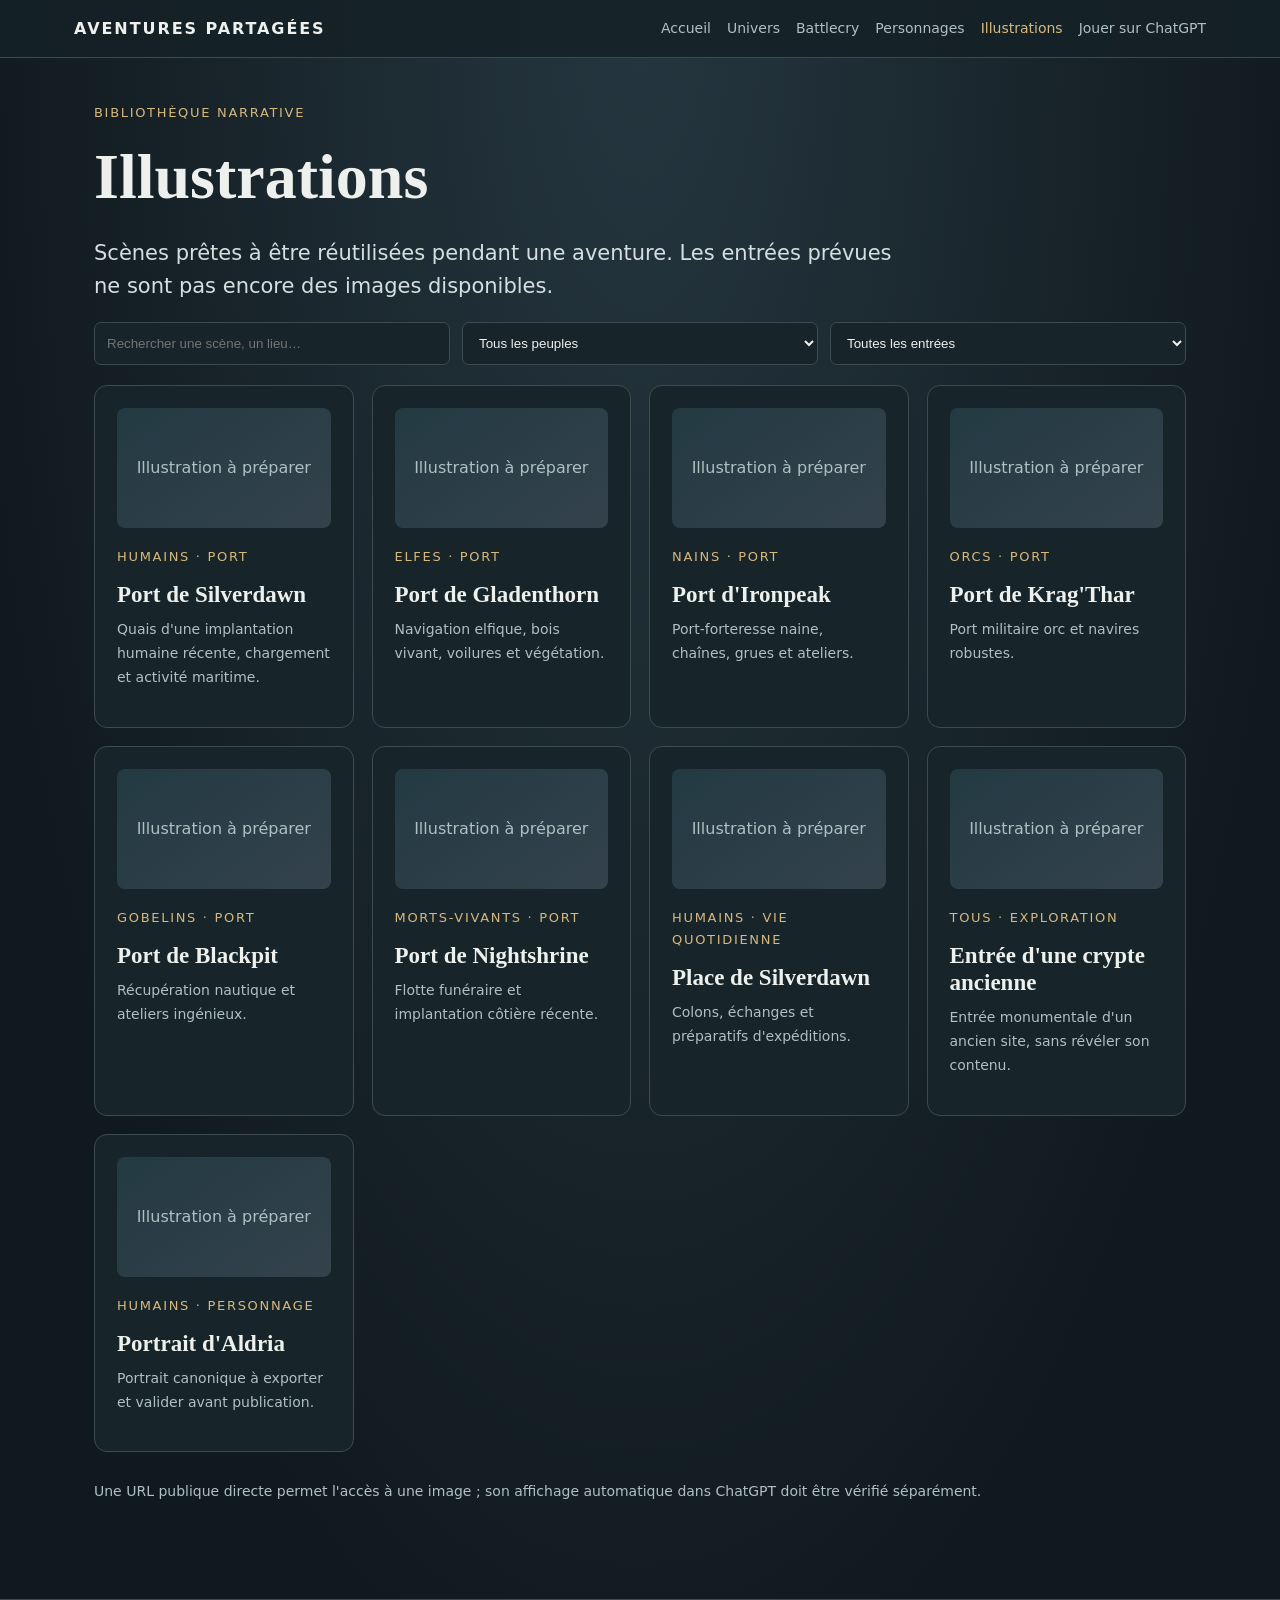
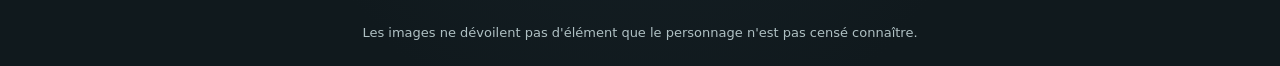
==== gallery.html @ 42dd50c0 "Ajouter portail statique et catalogue d'illustrations publiques" ====
<!doctype html><html lang="fr"><head><meta charset="utf-8"><meta name="viewport" content="width=device-width,initial-scale=1"><title>Galerie — Battlecry</title><link rel="stylesheet" href="assets/css/site.css"></head><body><header><nav><a class="brand" href="./">AVENTURES PARTAGÉES</a><div class="links"><a href="./">Accueil</a><a href="univers.html">Univers</a><a href="lore.html">Battlecry</a><a href="heroes.html">Personnages</a><a href="gallery.html" aria-current="page">Illustrations</a><a href="guide.html">Jouer sur ChatGPT</a></div></nav></header><main><div class="eyebrow">Bibliothèque narrative</div><h1>Illustrations</h1><p class="lead">Scènes prêtes à être réutilisées pendant une aventure. Les entrées prévues ne sont pas encore des images disponibles.</p><div class="toolbar"><input id="search" aria-label="Rechercher une scène" placeholder="Rechercher une scène, un lieu…"><select id="people" aria-label="Peuple"><option value="">Tous les peuples</option></select><select id="status" aria-label="Disponibilité"><option value="">Toutes les entrées</option><option value="ready">Images disponibles</option><option value="planned">À illustrer</option></select></div><div id="gallery" class="grid" aria-live="polite"><div class="empty">Chargement du catalogue…</div></div><p class="small">Une URL publique directe permet l'accès à une image ; son affichage automatique dans ChatGPT doit être vérifié séparément.</p></main><footer>Les images ne dévoilent pas d'élément que le personnage n'est pas censé connaître.</footer><script src="assets/js/gallery.js" defer></script></body></html>
---- assets/css/site.css ----
:root{color-scheme:dark;--bg:#10191d;--paper:#17242a;--paper2:#213039;--text:#edf0ec;--muted:#afc0c3;--accent:#d8b87d;--line:#3c4b50}*{box-sizing:border-box}body{margin:0;background:radial-gradient(ellipse at top,#253640,var(--bg) 680px);color:var(--text);font:16px/1.7 system-ui,-apple-system,Segoe UI,sans-serif}a{color:var(--accent)}header{border-bottom:1px solid var(--line);background:#142126dd}nav{max-width:1180px;margin:auto;padding:15px 24px;display:flex;align-items:center;justify-content:space-between;gap:18px;flex-wrap:wrap}.brand{font-weight:800;letter-spacing:.12em;text-decoration:none;color:var(--text)}.links{display:flex;gap:16px;flex-wrap:wrap;font-size:14px}.links a{text-decoration:none;color:var(--muted)}.links a[aria-current],.links a:hover{color:var(--accent)}main{max-width:1140px;margin:0 auto;padding:44px 24px 80px}h1,h2,h3{font-family:Georgia,serif;font-weight:600;line-height:1.18}h1{font-size:clamp(35px,5vw,65px);margin:15px 0 22px}h2{font-size:clamp(26px,3vw,34px);margin:45px 0 12px}h3{font-size:23px;margin:13px 0 10px}p{margin:8px 0 15px}.eyebrow,.tag,.pill{font-size:13px;text-transform:uppercase;letter-spacing:.13em;color:var(--accent)}.lead{color:#d4dfe0;font-size:clamp(18px,2vw,21px);max-width:810px;line-height:1.6}.muted,.small{color:var(--muted)}.small{font-size:14px}.hero{padding:45px 0 25px}.button{display:inline-block;background:var(--accent);color:#192228;text-decoration:none;font-weight:700;border-radius:7px;padding:10px 18px;margin-right:12px;margin-bottom:12px}.button.outline{color:var(--accent);border:1px solid var(--accent);background:transparent}.grid{display:grid;grid-template-columns:repeat(auto-fit,minmax(250px,1fr));gap:18px;margin:20px 0 28px}.card{border:1px solid var(--line);background:var(--paper);border-radius:13px;padding:22px;min-width:0}.card p{color:var(--muted)}.notice{background:var(--paper2);border-left:3px solid var(--accent);padding:20px 24px;border-radius:0 9px 9px 0;margin:30px 0}.intro{max-width:930px}.toolbar{display:flex;flex-wrap:wrap;gap:12px;margin:18px 0}.toolbar input,.toolbar select{color:var(--text);background:var(--paper);border:1px solid var(--line);border-radius:7px;padding:12px;min-height:43px;flex:1;min-width:150px}.thumb{aspect-ratio:16/9;border-radius:8px;background:linear-gradient(145deg,#233a43,#34424c);display:flex;align-items:center;justify-content:center;text-align:center;color:var(--muted);margin-bottom:18px;overflow:hidden}.thumb img{width:100%;height:100%;object-fit:cover}.flow{display:grid;grid-template-columns:repeat(auto-fit,minmax(270px,1fr));gap:16px;margin-top:28px}.empty{color:var(--muted);padding:24px}footer{text-align:center;color:var(--muted);border-top:1px solid var(--line);padding:22px;font-size:13px}@media(max-width:600px){main{padding:30px 18px 55px}nav{padding:14px 18px}.links{gap:10px;font-size:12px}.card{padding:17px}}
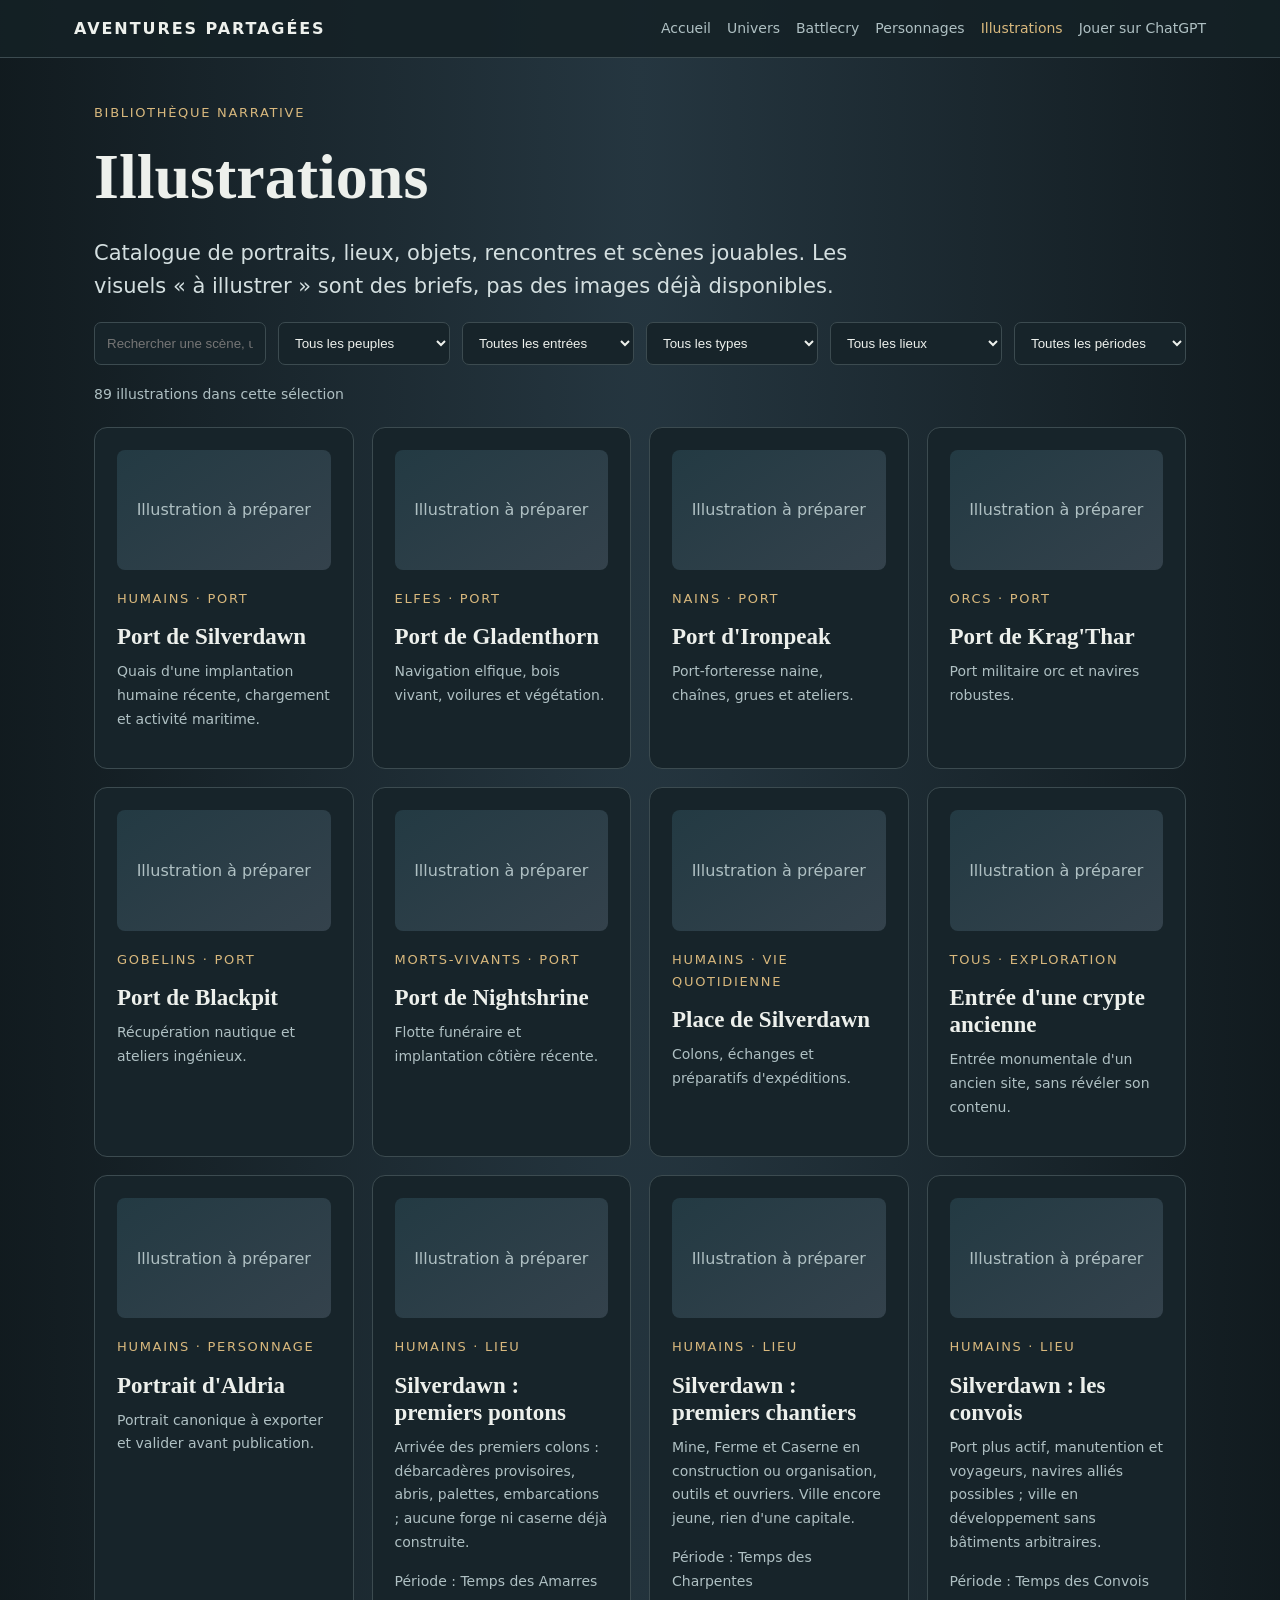
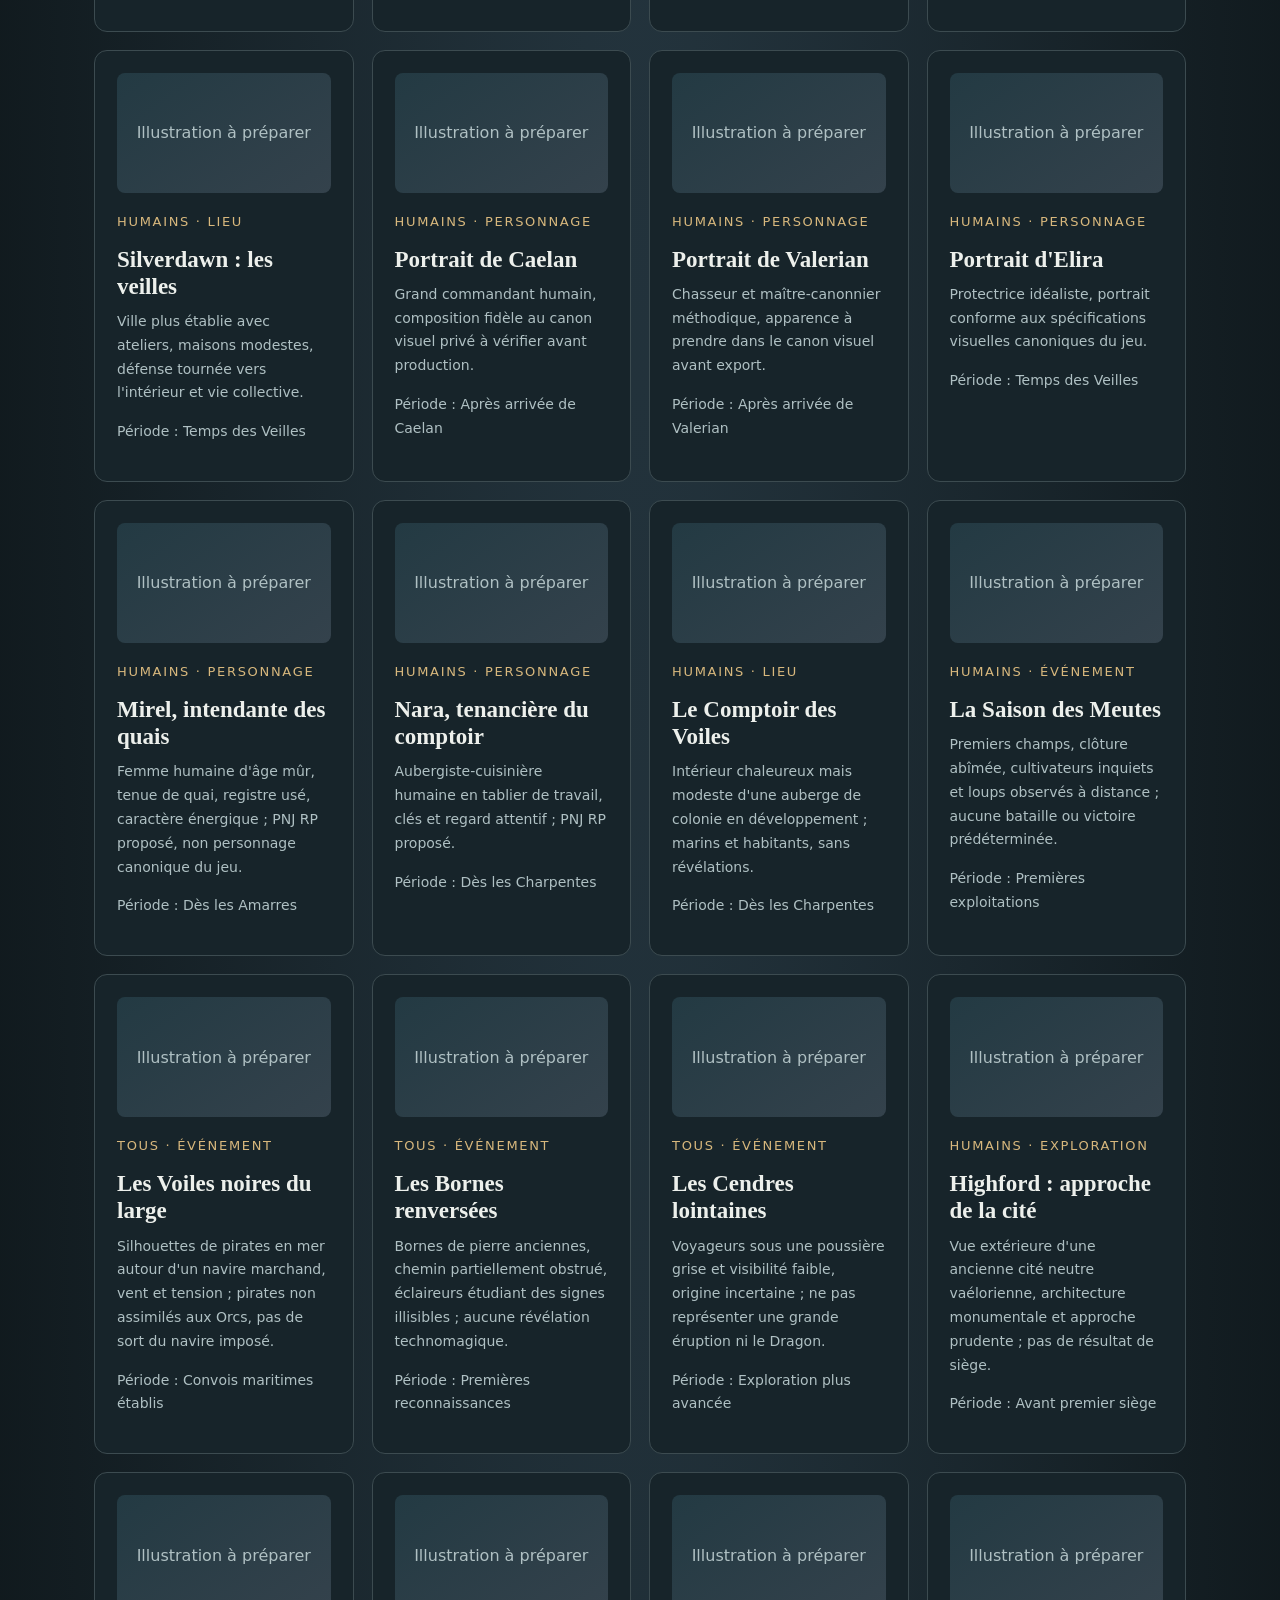
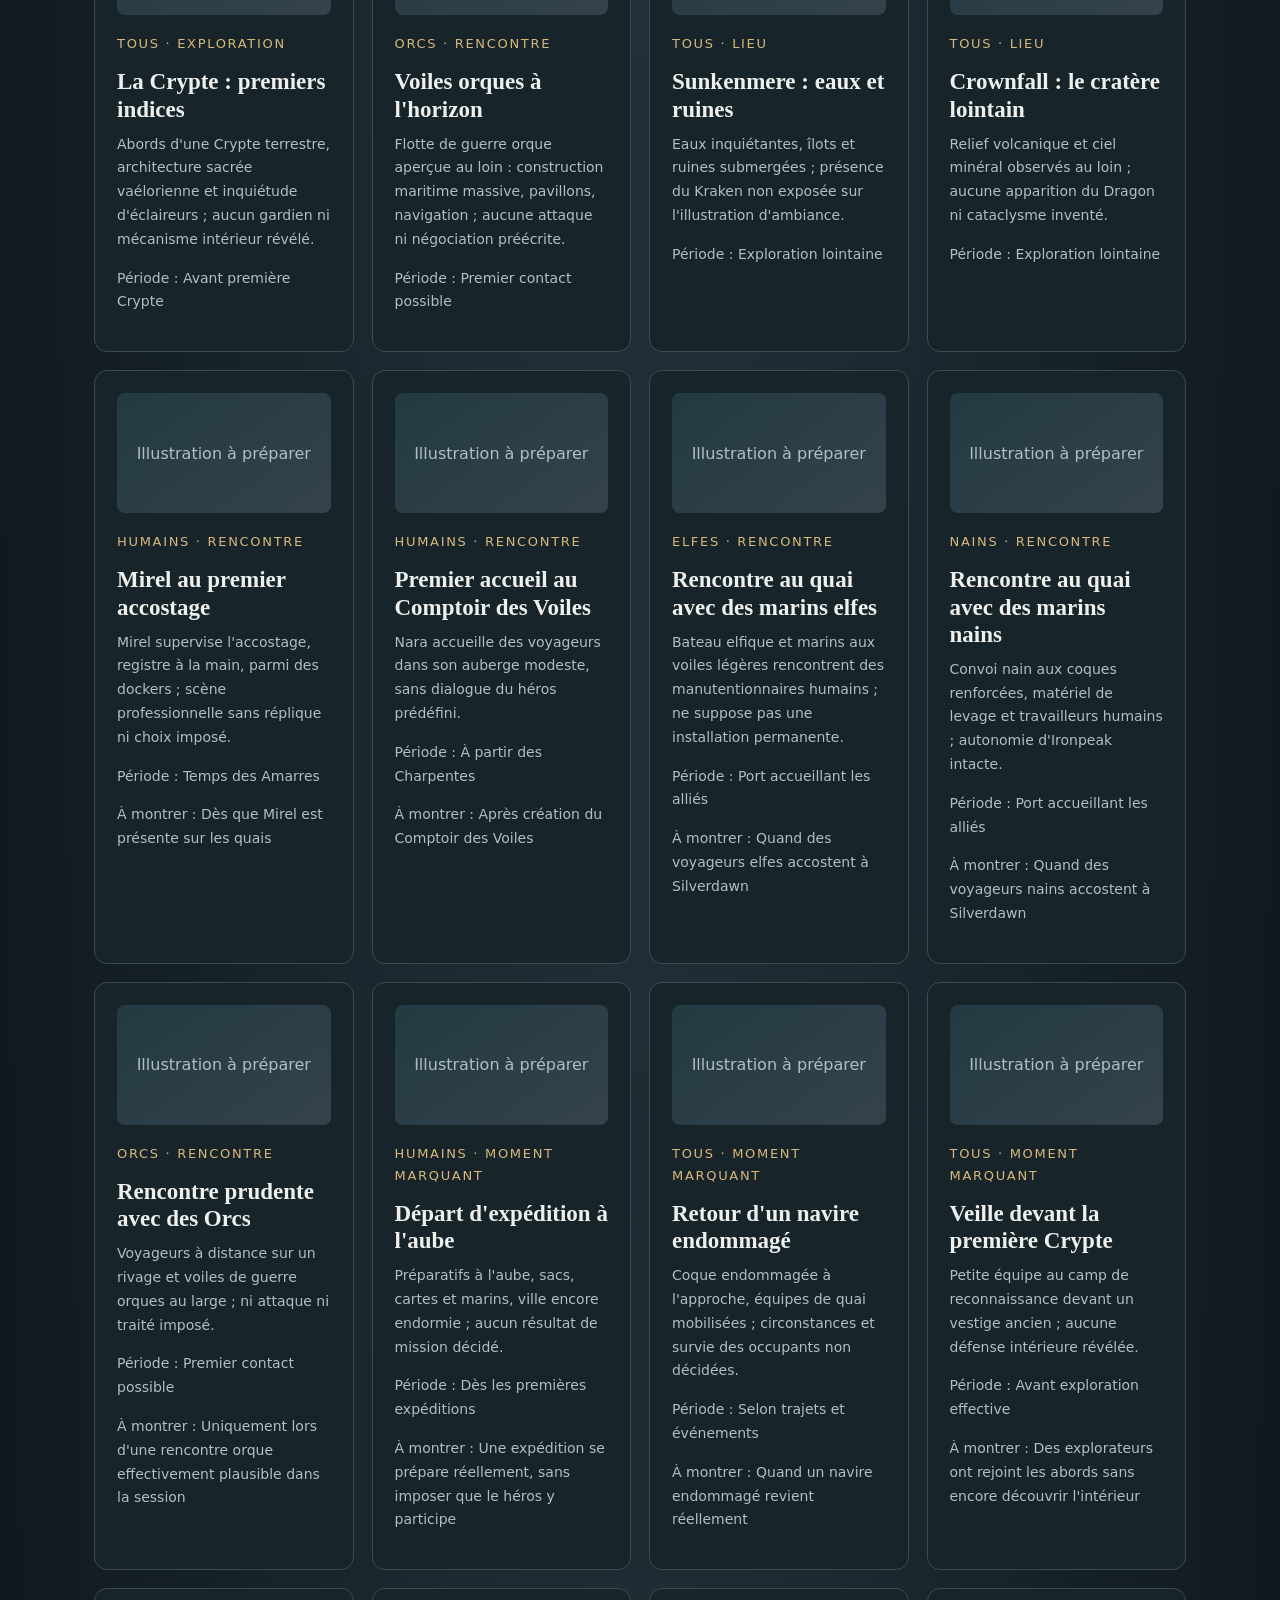
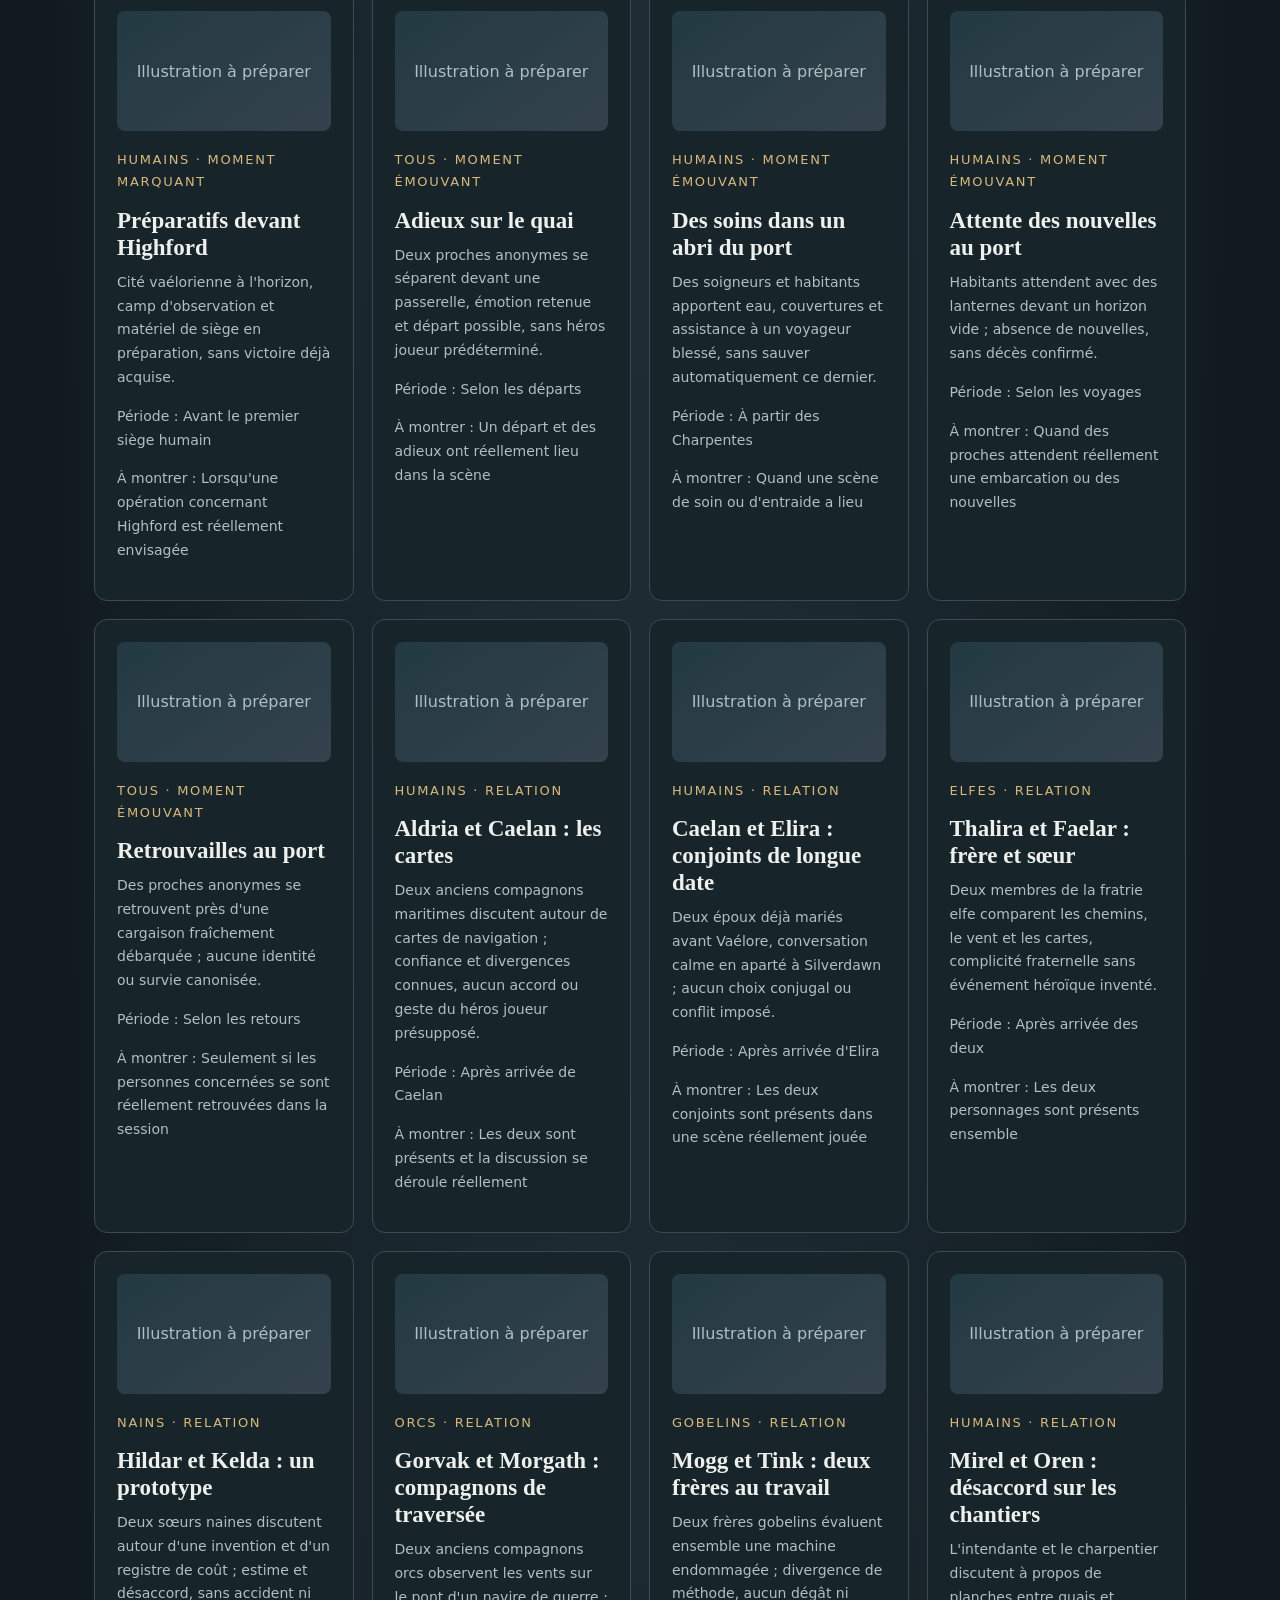
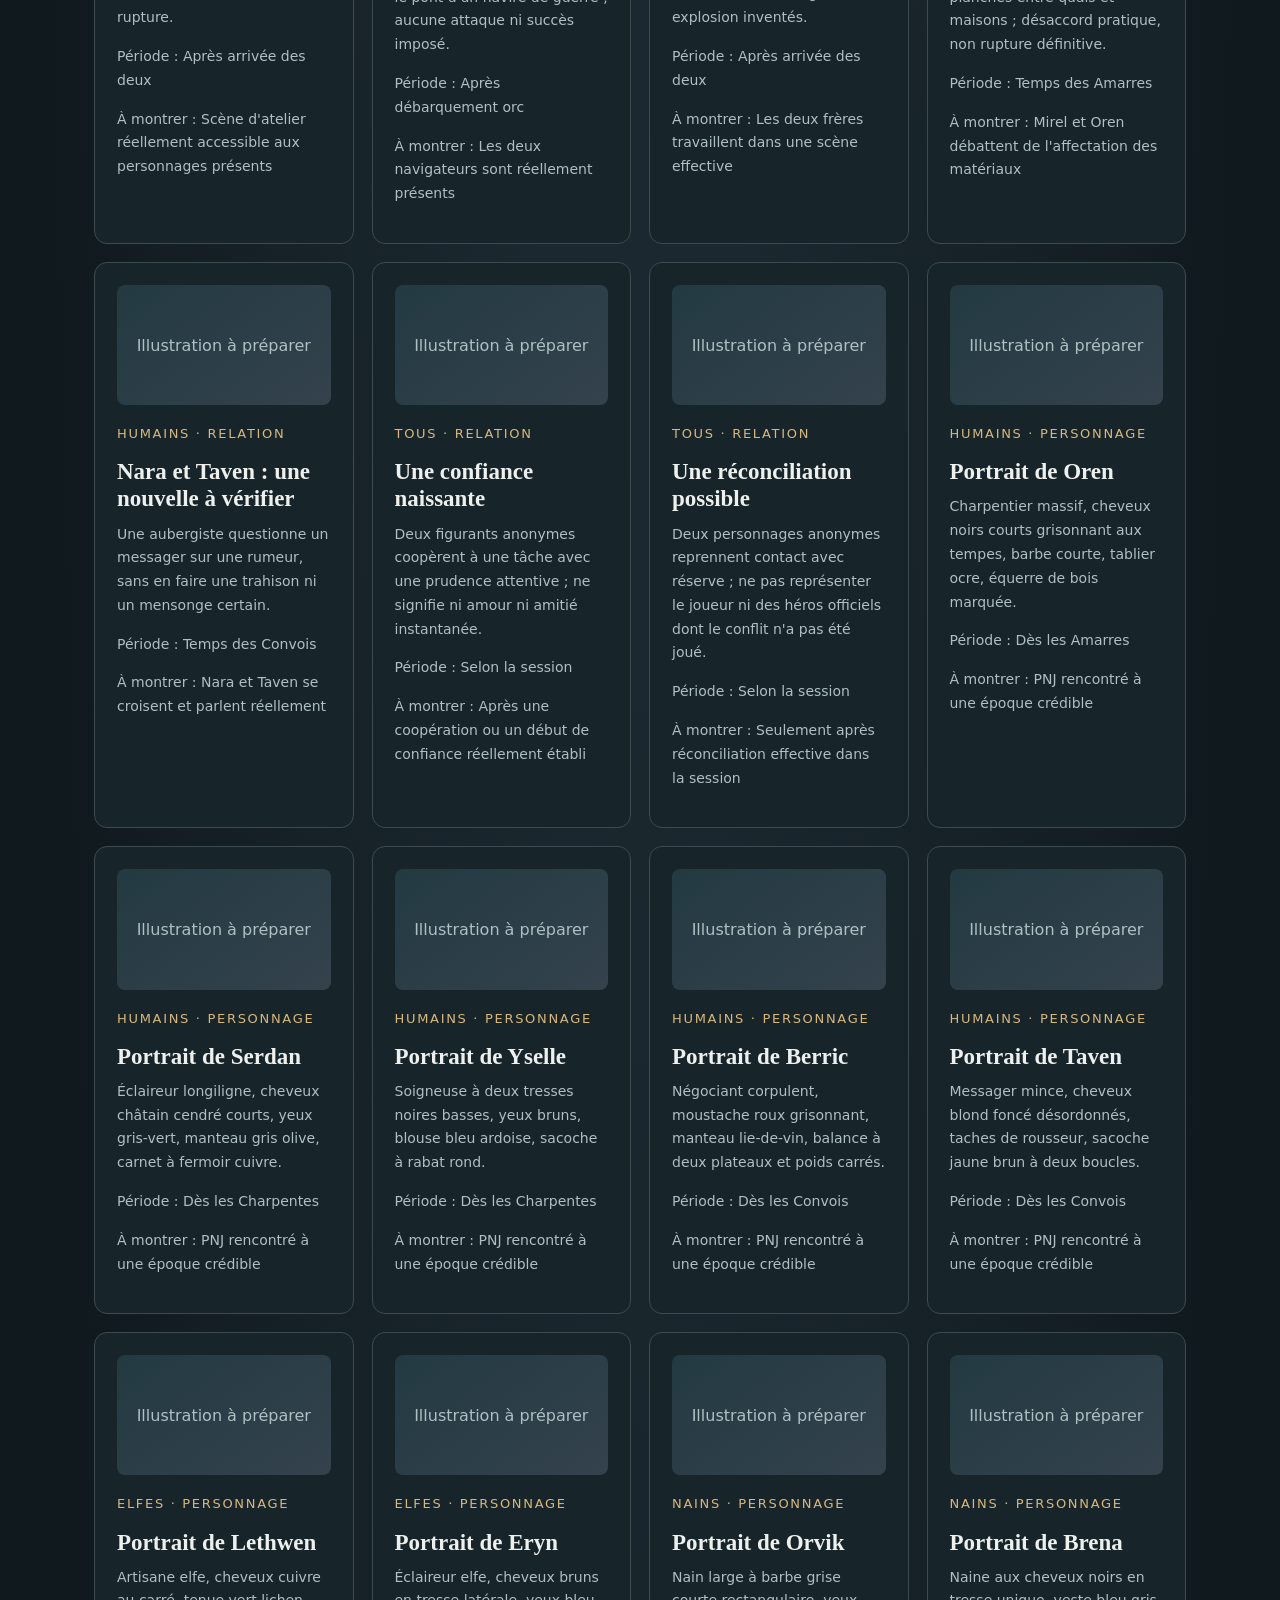
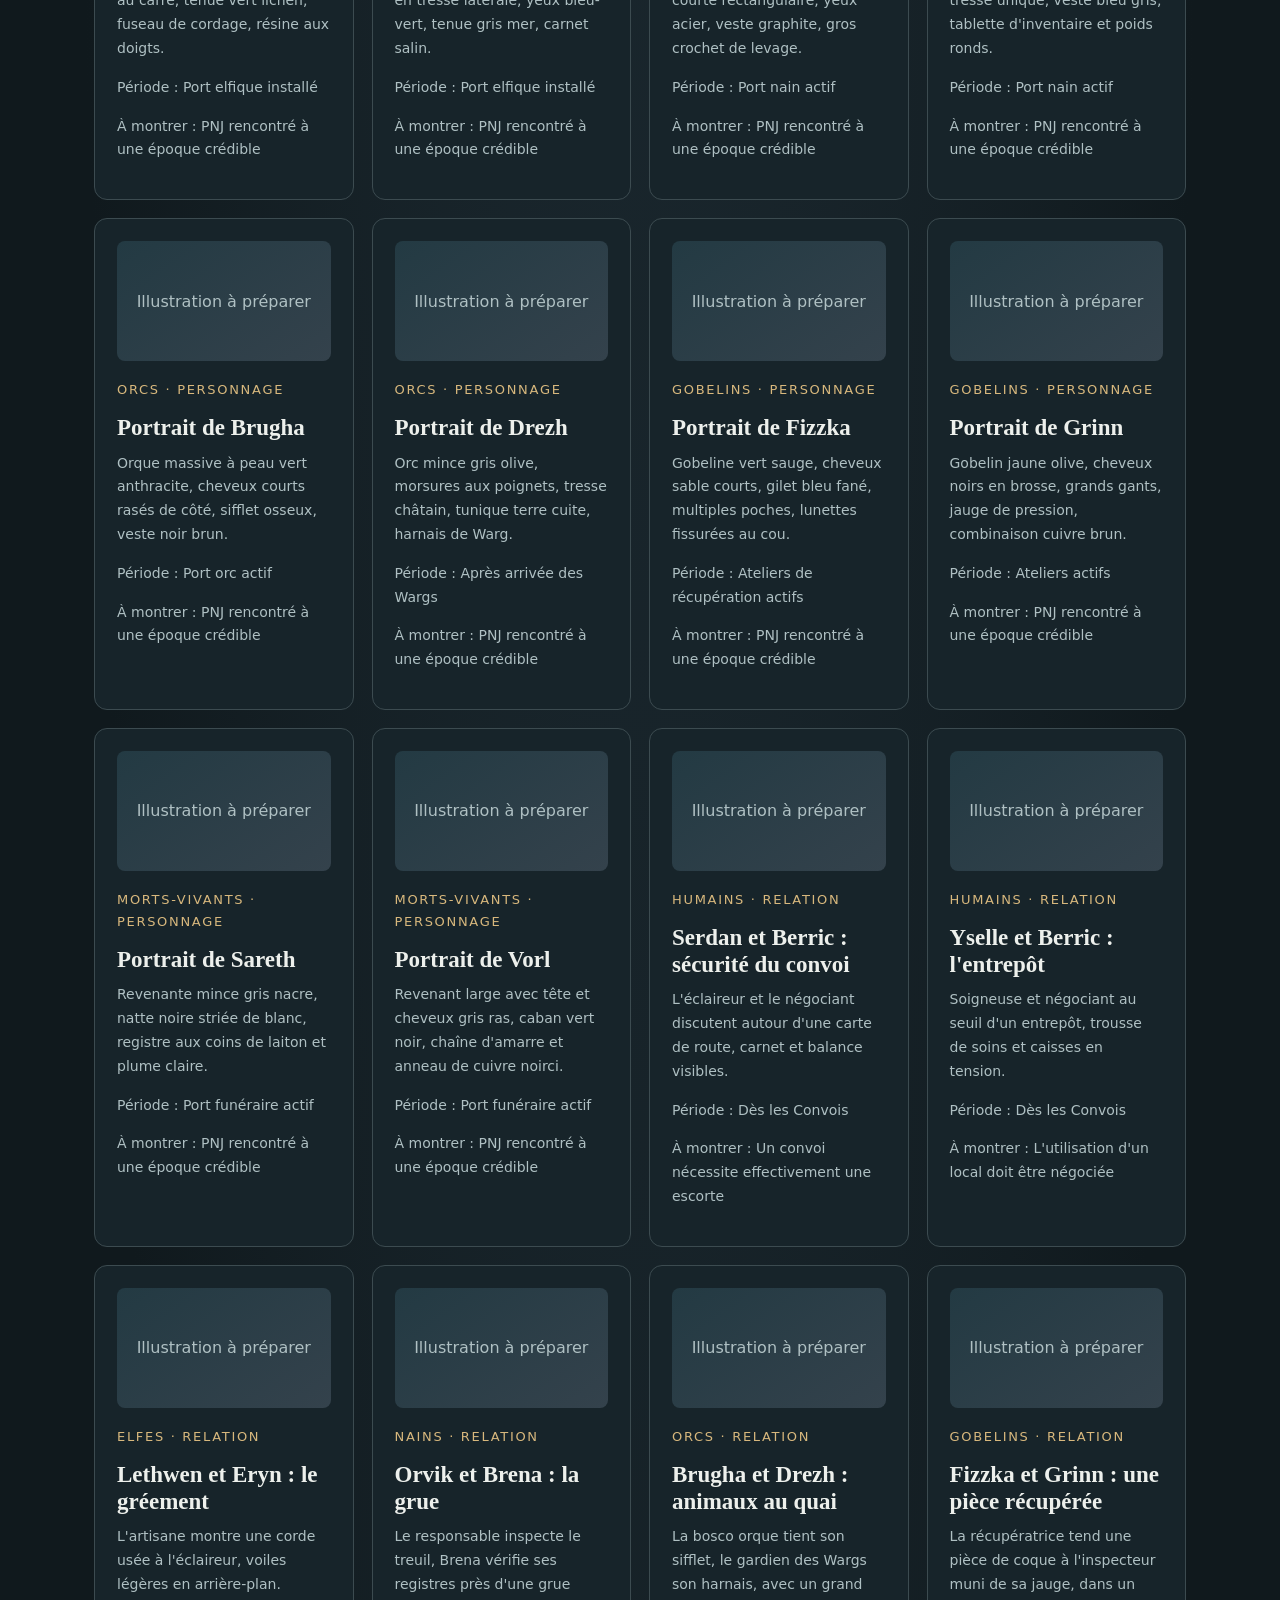
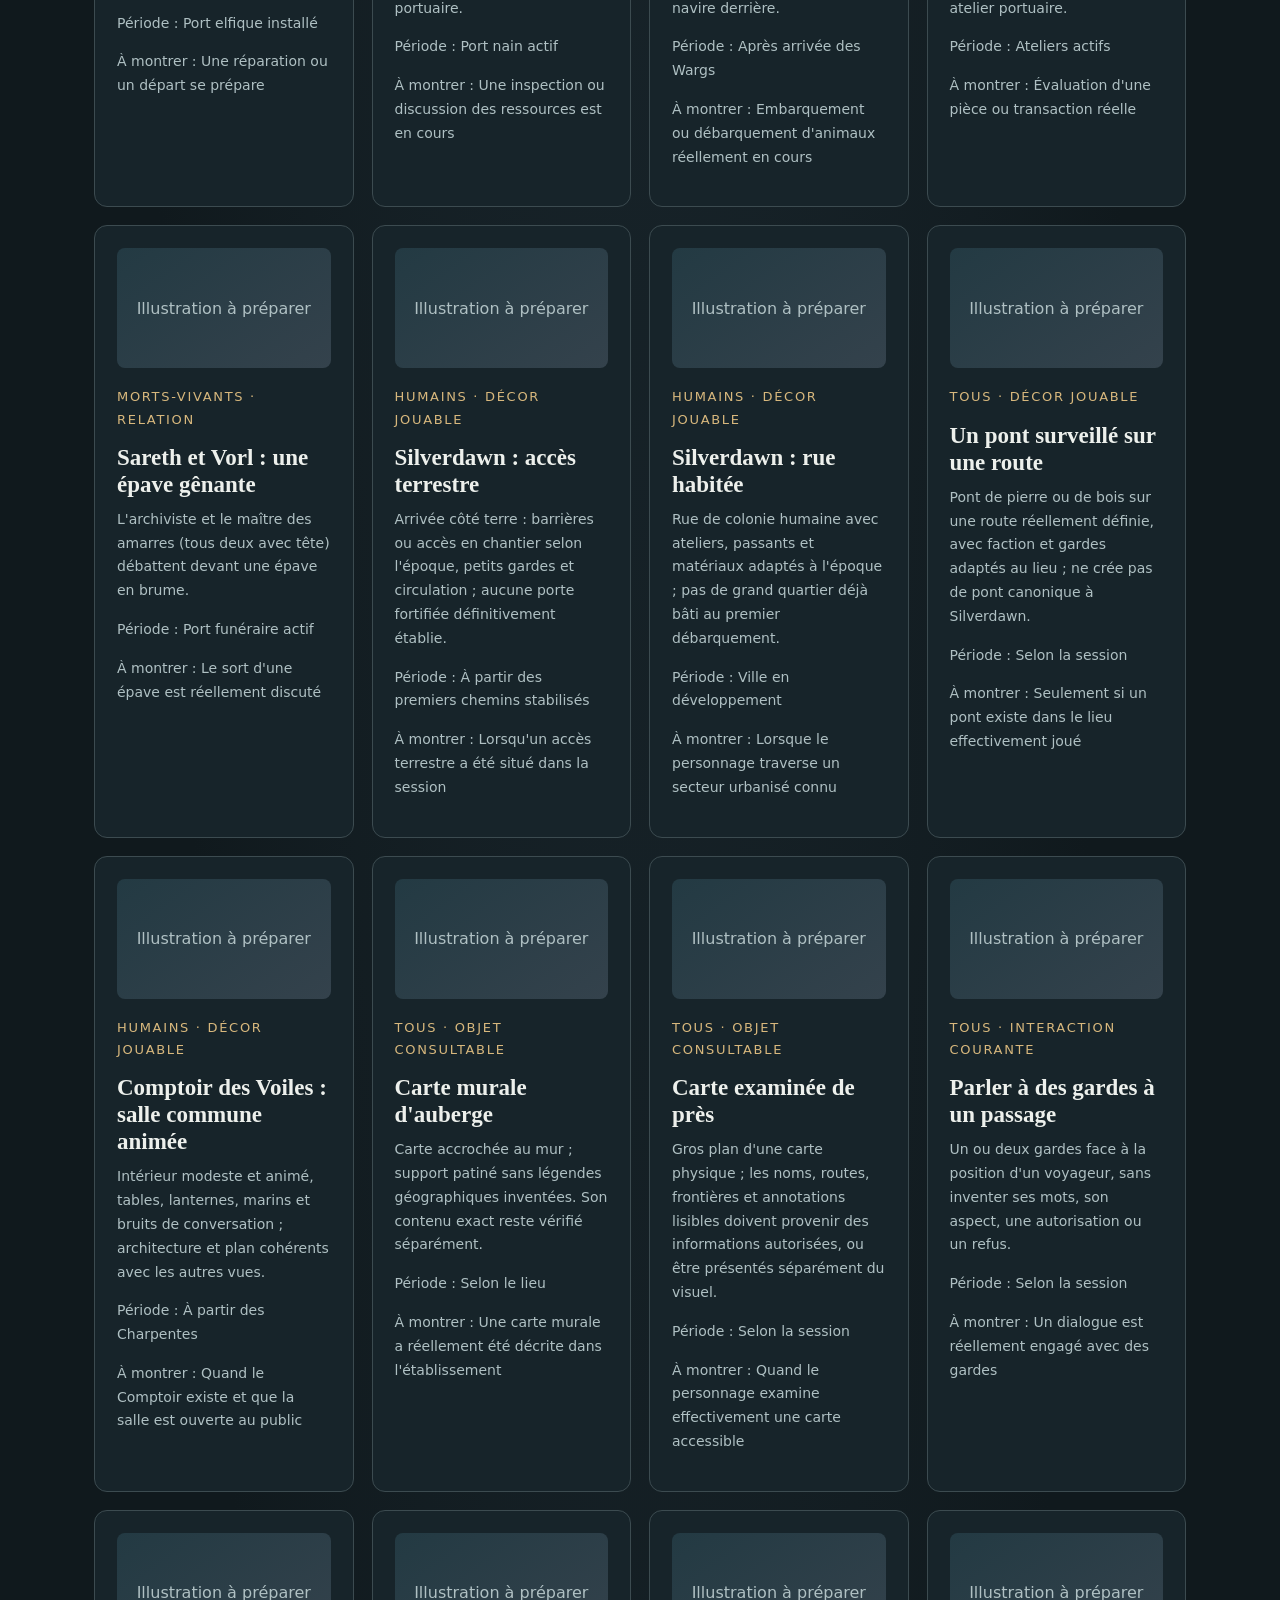
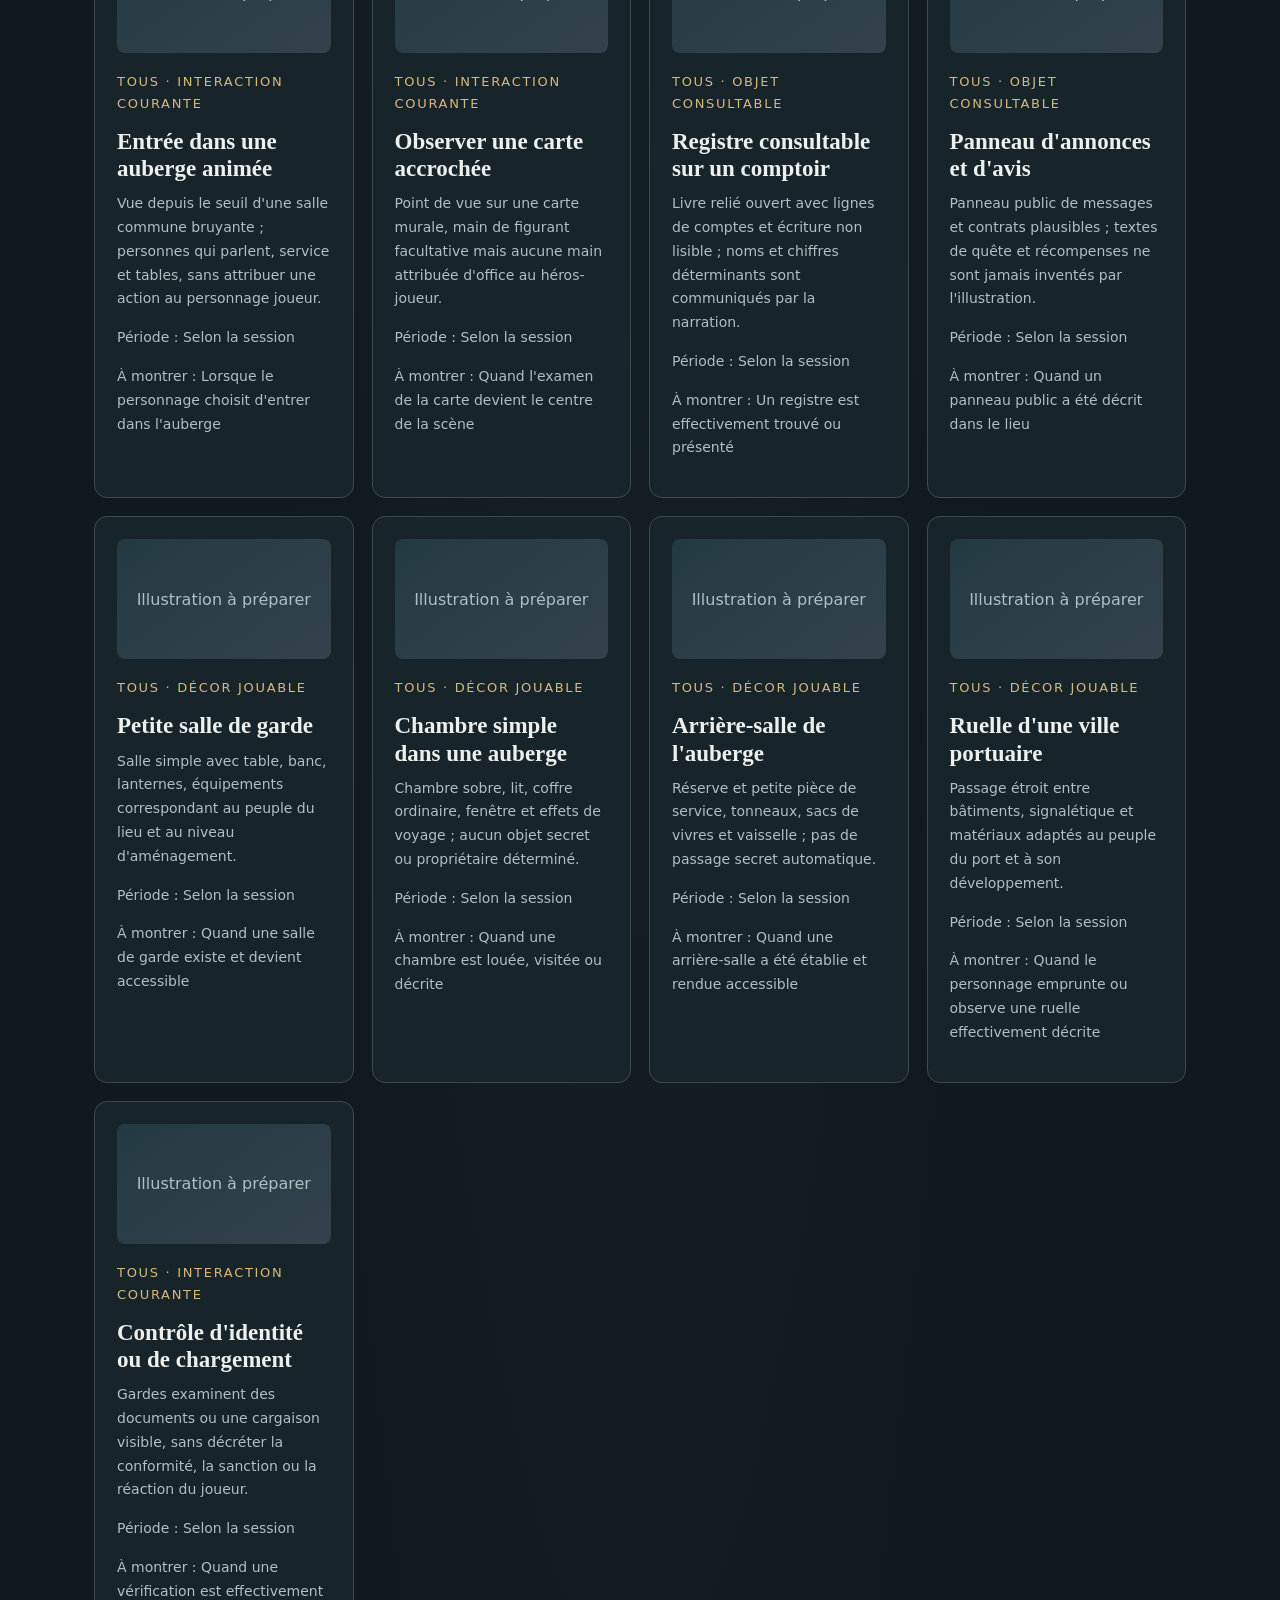
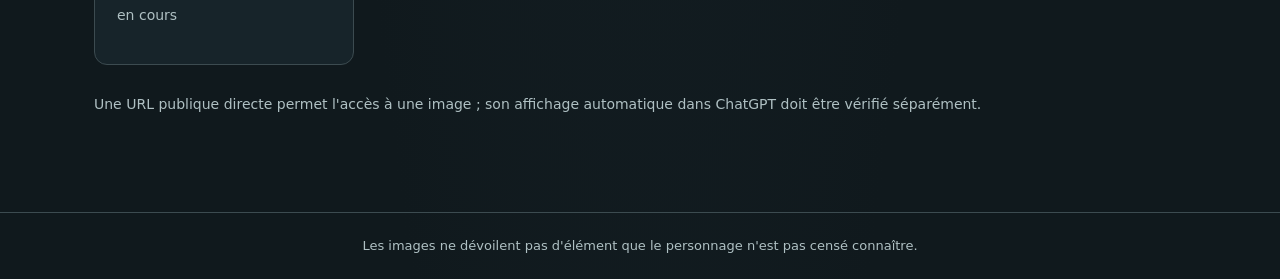
==== commit 3a7e78ab: "Filtrer la galerie par type, lieu, période et disponibilité" ====
--- a/gallery.html
+++ b/gallery.html
@@ -1 +1 @@
-<!doctype html><html lang="fr"><head><meta charset="utf-8"><meta name="viewport" content="width=device-width,initial-scale=1"><title>Galerie — Battlecry</title><link rel="stylesheet" href="assets/css/site.css"></head><body><header><nav><a class="brand" href="./">AVENTURES PARTAGÉES</a><div class="links"><a href="./">Accueil</a><a href="univers.html">Univers</a><a href="lore.html">Battlecry</a><a href="heroes.html">Personnages</a><a href="gallery.html" aria-current="page">Illustrations</a><a href="guide.html">Jouer sur ChatGPT</a></div></nav></header><main><div class="eyebrow">Bibliothèque narrative</div><h1>Illustrations</h1><p class="lead">Scènes prêtes à être réutilisées pendant une aventure. Les entrées prévues ne sont pas encore des images disponibles.</p><div class="toolbar"><input id="search" aria-label="Rechercher une scène" placeholder="Rechercher une scène, un lieu…"><select id="people" aria-label="Peuple"><option value="">Tous les peuples</option></select><select id="status" aria-label="Disponibilité"><option value="">Toutes les entrées</option><option value="ready">Images disponibles</option><option value="planned">À illustrer</option></select></div><div id="gallery" class="grid" aria-live="polite"><div class="empty">Chargement du catalogue…</div></div><p class="small">Une URL publique directe permet l'accès à une image ; son affichage automatique dans ChatGPT doit être vérifié séparément.</p></main><footer>Les images ne dévoilent pas d'élément que le personnage n'est pas censé connaître.</footer><script src="assets/js/gallery.js" defer></script></body></html>+<!doctype html><html lang="fr"><head><meta charset="utf-8"><meta name="viewport" content="width=device-width,initial-scale=1"><title>Galerie — Battlecry</title><link rel="stylesheet" href="assets/css/site.css"></head><body><header><nav><a class="brand" href="./">AVENTURES PARTAGÉES</a><div class="links"><a href="./">Accueil</a><a href="univers.html">Univers</a><a href="lore.html">Battlecry</a><a href="heroes.html">Personnages</a><a href="gallery.html" aria-current="page">Illustrations</a><a href="guide.html">Jouer sur ChatGPT</a></div></nav></header><main><div class="eyebrow">Bibliothèque narrative</div><h1>Illustrations</h1><p class="lead">Catalogue de portraits, lieux, objets, rencontres et scènes jouables. Les visuels « à illustrer » sont des briefs, pas des images déjà disponibles.</p><div class="toolbar"><input id="search" aria-label="Rechercher une scène" placeholder="Rechercher une scène, un lieu…"><select id="people" aria-label="Peuple"><option value="">Tous les peuples</option></select><select id="status" aria-label="Disponibilité"><option value="">Toutes les entrées</option><option value="ready">Images disponibles</option><option value="planned">À illustrer</option></select><select id="type" aria-label="Type de scène"><option value="">Tous les types</option></select><select id="location" aria-label="Lieu ou ville"><option value="">Tous les lieux</option></select><select id="period" aria-label="Période narrative"><option value="">Toutes les périodes</option></select></div><p id="gallery-count" class="small" aria-live="polite"></p><div id="gallery" class="grid" aria-live="polite"><div class="empty">Chargement du catalogue…</div></div><p class="small">Une URL publique directe permet l'accès à une image ; son affichage automatique dans ChatGPT doit être vérifié séparément.</p></main><footer>Les images ne dévoilent pas d'élément que le personnage n'est pas censé connaître.</footer><script src="assets/js/gallery.js" defer></script></body></html>
